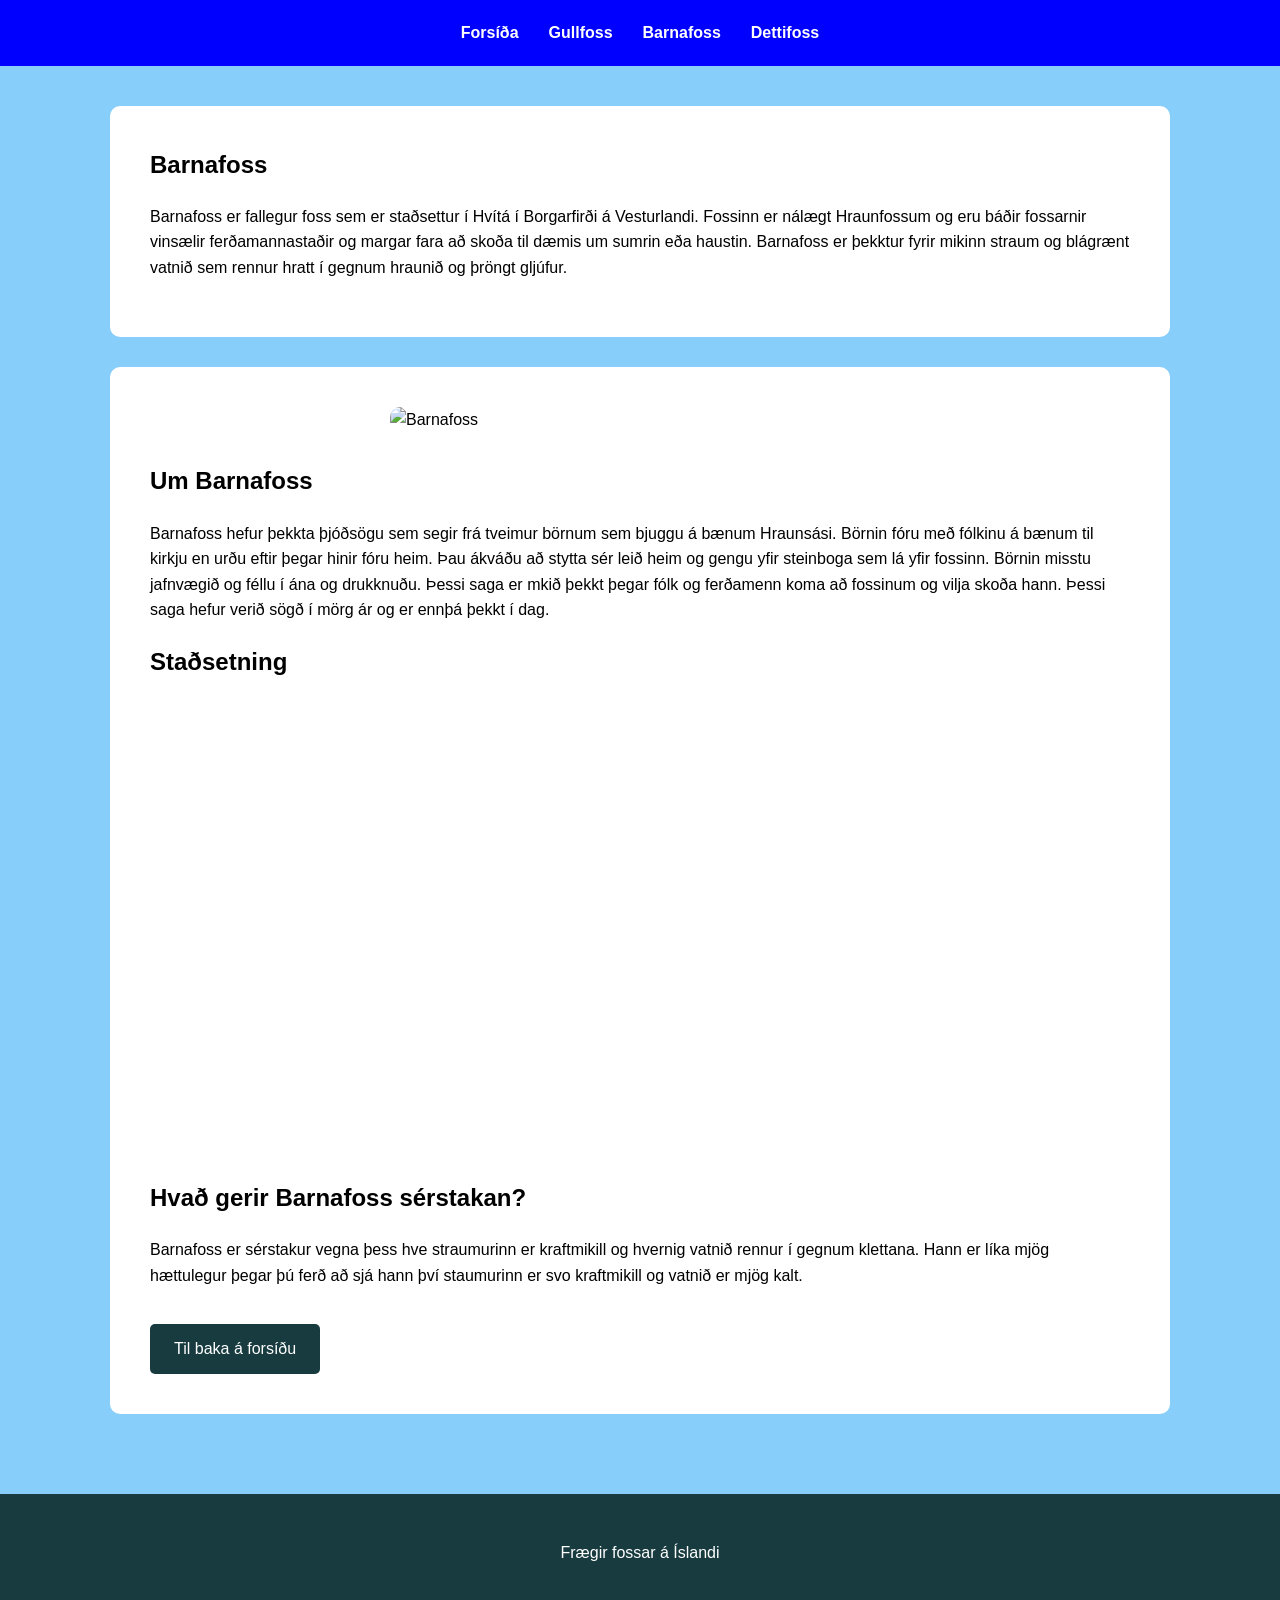
==== barnafoss.html @ bee5d434 "Add files via upload" ====
<!DOCTYPE html>
<html lang="is">

<head>
    <meta charset="UTF-8">
    <meta name="viewport" content="width=device-width, initial-scale=1.0">
    <title>Barnafoss</title>
    <link rel="stylesheet" href="styles.css">
</head>

<body class="barnafoss-page">

    <header>

        <nav>
            <a href="index.html">Forsíða</a>
            <a href="gullfoss.html">Gullfoss</a>
            <a href="barnafoss.html">Barnafoss</a>
            <a href="dettifoss.html">Dettifoss</a>
        </nav>

    </header>

    <main>

        <section class="page-intro">

            <h1>Barnafoss</h1>

            <p>
               Barnafoss er fallegur foss sem er staðsettur í Hvítá í Borgarfirði á Vesturlandi. 
               Fossinn er nálægt Hraunfossum og eru báðir fossarnir vinsælir ferðamannastaðir og margar fara að skoða
               til dæmis um sumrin eða haustin. 
               Barnafoss er þekktur fyrir mikinn straum og blágrænt vatnið sem rennur hratt í gegnum hraunið og þröngt gljúfur.
            </p>

        </section>

        <section class="foss-info">

            <img src="myndir/barnafoss.jpg" alt="Barnafoss">

            <div>

                <h2>Um Barnafoss</h2>

                <p>
                    Barnafoss hefur þekkta þjóðsögu sem segir frá tveimur börnum sem bjuggu á bænum Hraunsási. 
                    Börnin fóru með fólkinu á bænum til kirkju en urðu eftir þegar hinir fóru heim. 
                    Þau ákváðu að stytta sér leið heim og gengu yfir steinboga sem lá yfir fossinn. 
                    Börnin misstu jafnvægið og féllu í ána og drukknuðu. Þessi saga er mkið þekkt þegar fólk og ferðamenn
                    koma að fossinum og vilja skoða hann. Þessi saga hefur verið sögð í mörg ár og er ennþá þekkt í dag.
                </p>

                <h2>Staðsetning</h2>

                <p>
                   <iframe src="https://www.google.com/maps/embed?pb=!1m18!1m12!1m3!1d1704.9596535973026!2d-20.974934387716445!3d64.70191526991937!2m3!1f0!2f0!3f0!3m2!1i1024!2i768!4f13.1!3m3!1m2!1s0x48d43ee320fee3cd%3A0x20f099a418ca2030!2sBarnafoss!5e0!3m2!1sis!2sis!4v1790963744360!5m2!1sis!2sis" 
                   width="600" height="450" style="border:0;" allowfullscreen="" loading="lazy" referrerpolicy="strict-origin-when-cross-origin"></iframe>
                </p>

                <h2>Hvað gerir Barnafoss sérstakan?</h2>

                <p>
                    Barnafoss er sérstakur vegna þess hve
                    straumurinn er kraftmikill og hvernig
                    vatnið rennur í gegnum klettana. Hann er líka
                    mjög hættulegur þegar þú ferð að sjá hann því staumurinn er svo kraftmikill
                    og vatnið er mjög kalt.
                </p>

                <a class="button" href="index.html">
                    Til baka á forsíðu
                </a>

            </div>

        </section>

    </main>

    <footer>

        <p>Frægir fossar á Íslandi</p>

    </footer>

</body>
</html>
---- styles.css ----
* {
    box-sizing: border-box;
}

body {
    margin: 0;
    font-family: Arial, sans-serif;
    color: black;
    line-height: 1.6;
    background-color: rgb(62, 142, 200);
}

.gullfoss-page {
    background-color: lightskyblue;
}

.barnafoss-page {
    background-color: lightskyblue;
}

.dettifoss-page {
    background-color: lightskyblue;
}

header {
    background-color: blue;
    padding: 20px;
}

nav {
    display: flex;
    justify-content: center;
    gap: 30px;
    flex-wrap: wrap;
}

nav a {
    color: white;
    text-decoration: none;
    font-weight: bold;
}

nav a:hover {
    text-decoration: underline;
}

main {
    max-width: 1100px;
    margin: auto;
    padding: 40px 20px;
}

.intro {
    background-color: white;
    padding: 40px;
    margin-bottom: 30px;
    border-radius: 10px;
}

.intro h1 {
    margin-top: 0;
}

.fossar {
    display: grid;
    grid-template-columns: repeat(3, 1fr);
    gap: 25px;
}

.foss-box {
    background-color: white;
    padding: 20px;
    border-radius: 10px;
}

.foss-box img {
    width: 100%;
    height: 220px;
    object-fit: cover;
    border-radius: 8px;
}

.foss-box h2 {
    margin-bottom: 10px;
}

.foss-box a {
    color: #173b3f;
    font-weight: bold;
}

.page-intro {
    background-color: white;
    padding: 40px;
    margin-bottom: 30px;
    border-radius: 10px;
}

.page-intro h1 {
    margin-top: 0;
}

.foss-info {
    background-color: white;
    padding: 40px;
    border-radius: 10px;
}

.foss-info img {
    width: 500px;
    max-width: 100%;
    height: auto;
    display: block;
    margin: 0 auto 30px;
    border-radius: 10px;
}

.button {
    display: inline-block;
    margin-top: 20px;
    padding: 12px 24px;
    background-color: #173b3f;
    color: white;
    text-decoration: none;
    border-radius: 5px;
}

.button:hover {
    background-color: #285c61;
}

footer {
    margin-top: 40px;
    padding: 30px;
    text-align: center;
    background-color: #173b3f;
    color: white;
}

footer a {
    color: white;
}

@media screen and (max-width: 600px) {

    .fossar {
        grid-template-columns: 1fr;
    }

    .foss-box img {
        display: none;
    }

    nav {
        flex-direction: column;
        align-items: center;
        gap: 10px;
    }

    main {
        padding: 25px 15px;
    }

    .intro,
    .page-intro,
    .foss-info {
        padding: 25px;
    }
}
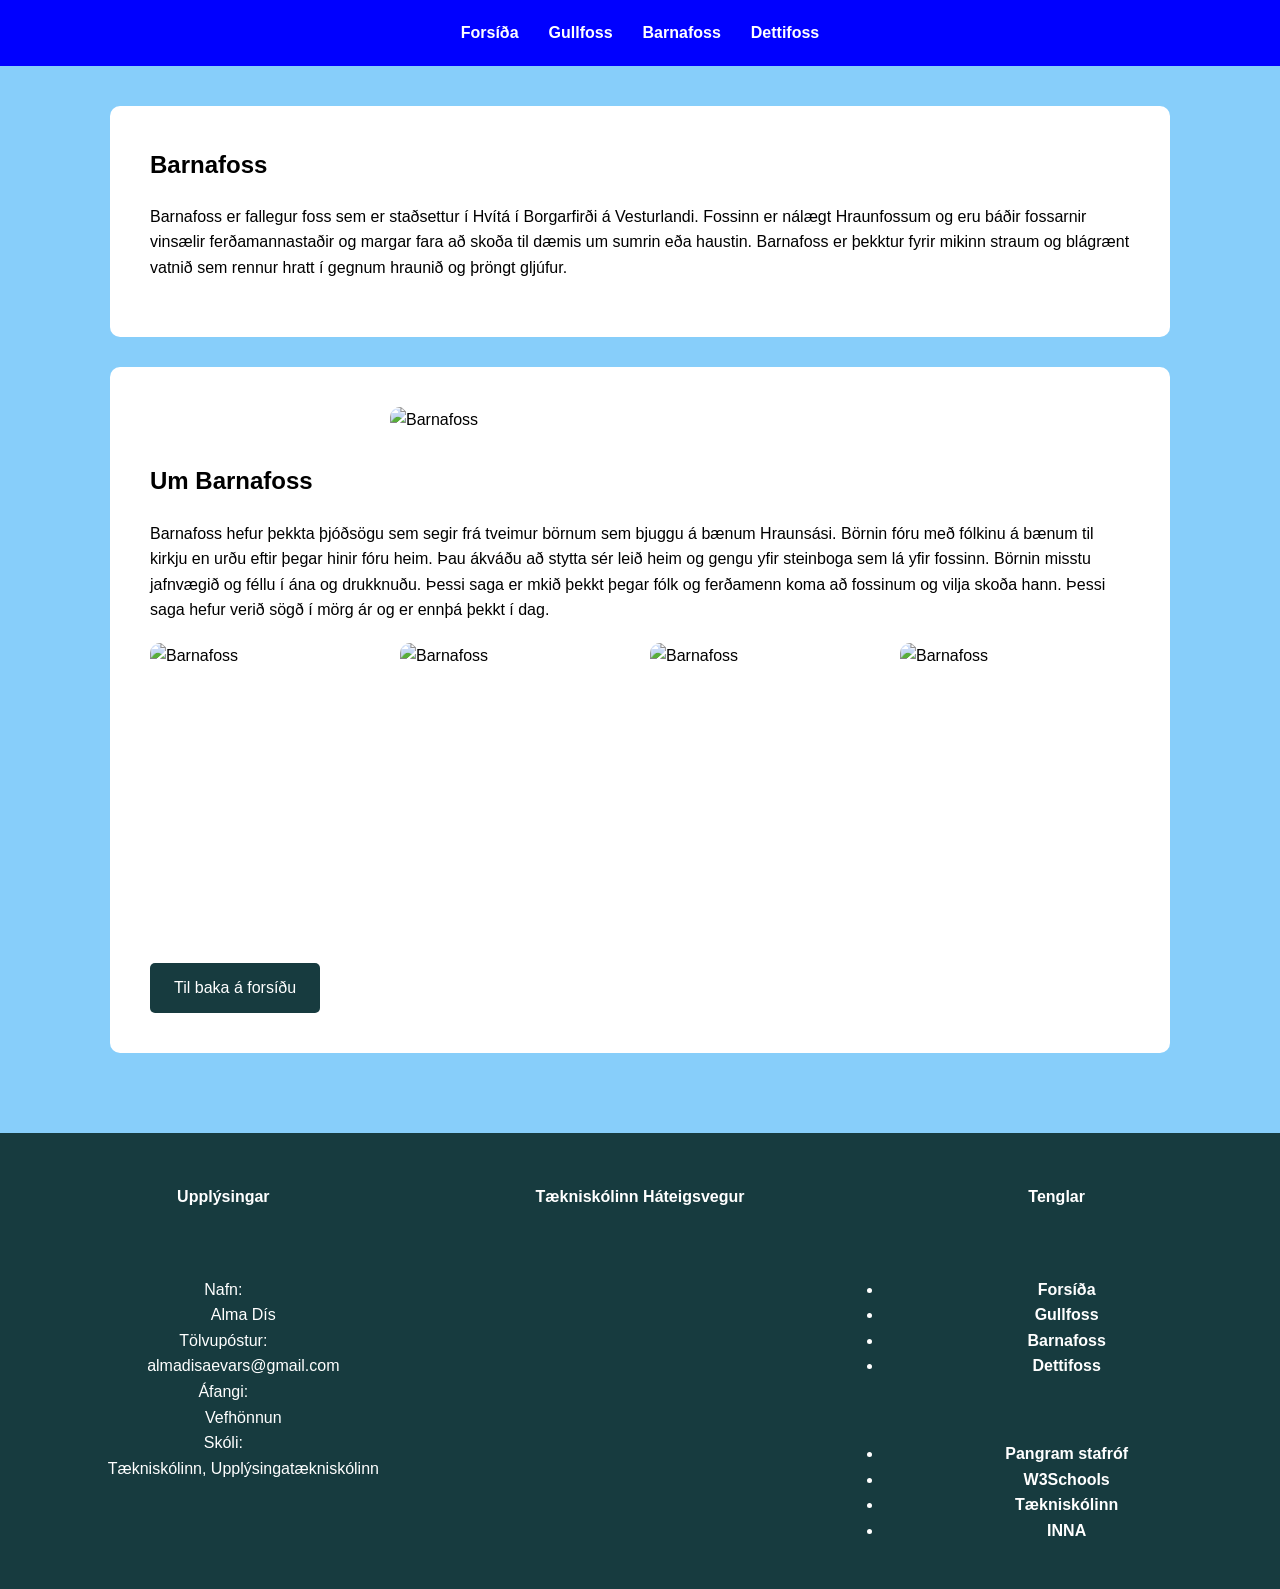
==== commit 5e7cd068: "Add files via upload" ====
--- a/barnafoss.html
+++ b/barnafoss.html
@@ -52,22 +52,12 @@
                     koma að fossinum og vilja skoða hann. Þessi saga hefur verið sögð í mörg ár og er ennþá þekkt í dag.
                 </p>
 
-                <h2>Staðsetning</h2>
-
-                <p>
-                   <iframe src="https://www.google.com/maps/embed?pb=!1m18!1m12!1m3!1d1704.9596535973026!2d-20.974934387716445!3d64.70191526991937!2m3!1f0!2f0!3f0!3m2!1i1024!2i768!4f13.1!3m3!1m2!1s0x48d43ee320fee3cd%3A0x20f099a418ca2030!2sBarnafoss!5e0!3m2!1sis!2sis!4v1790963744360!5m2!1sis!2sis" 
-                   width="600" height="450" style="border:0;" allowfullscreen="" loading="lazy" referrerpolicy="strict-origin-when-cross-origin"></iframe>
-                </p>
-
-                <h2>Hvað gerir Barnafoss sérstakan?</h2>
-
-                <p>
-                    Barnafoss er sérstakur vegna þess hve
-                    straumurinn er kraftmikill og hvernig
-                    vatnið rennur í gegnum klettana. Hann er líka
-                    mjög hættulegur þegar þú ferð að sjá hann því staumurinn er svo kraftmikill
-                    og vatnið er mjög kalt.
-                </p>
+                  <div class="fossamyndir">
+                  <img src="myndir/barnafoss1.jpg" alt="Barnafoss">
+                  <img src="myndir/barnafoss2.jpg" alt="Barnafoss">
+                  <img src="myndir/barnafoss3.jpg" alt="Barnafoss">
+                  <img src="myndir/barnafoss4.jpg" alt="Barnafoss">
+                </div>
 
                 <a class="button" href="index.html">
                     Til baka á forsíðu
@@ -78,13 +68,57 @@
         </section>
 
     </main>
+     
+<footer class="container col-3">
 
-    <footer>
+    <nav>
+        <h4>Upplýsingar</h4>
+        <dl>
+            <dt>Nafn:</dt>
+             <dd>Alma Dís</dd>
 
-        <p>Frægir fossar á Íslandi</p>
+            <dt>Tölvupóstur:</dt>
+             <dd>almadisaevars@gmail.com</dd>
 
-    </footer>
+            <dt>Áfangi:</dt>
+             <dd>Vefhönnun</dd>
+
+            <dt>Skóli:</dt>
+             <dd>Tækniskólinn, Upplýsingatækniskólinn</dd>
+        </dl>
+    </nav>
+
+    <nav>
+        <h4>Tækniskólinn Háteigsvegur</h4>
+        <iframe
+            src="https://maps.google.com/maps?q=T%C3%A6knisk%C3%B3linn%20H%C3%A1teigsvegur%20Reykjav%C3%ADk&output=embed"
+            width="100%"
+            height="250"
+            style="border:0;"
+            loading="lazy"
+            allowfullscreen>
+        </iframe>
+    </nav>
+
+    <nav>
+        <h4>Tenglar</h4>
+
+        <ul>
+            <li><a href="index.html">Forsíða</a></li>
+            <li><a href="gullfoss.html">Gullfoss</a></li>
+            <li><a href="barnafoss.html">Barnafoss</a></li>
+            <li><a href="dettifoss.html">Dettifoss</a></li>
+        </ul>
+
+        <ul>
+            <li><a href="https://pangram.me/">Pangram stafróf</a></li>
+            <li><a href="https://www.w3schools.com/">W3Schools</a></li>
+            <li><a href="https://www.tskoli.is">Tækniskólinn</a></li>
+            <li><a href="https://www.inna.is">INNA</a></li>
+        </ul>
+    </nav>
+
+</footer>
 
 </body>
 </html>
-
--- a/styles.css
+++ b/styles.css
@@ -167,3 +167,44 @@
         padding: 25px;
     }
 }
+
+footer.container.col-3 {
+    display: grid;
+    grid-template-columns: repeat(3, minmax(0, 1fr));
+    gap: 30px;
+    align-items: start;
+}
+
+footer.container.col-3 nav {
+    min-width: 0;
+}
+
+footer.container.col-3 ul {
+    display: block;
+    width: 100%;
+    padding-left: 20px;
+}
+
+footer.container.col-3 li {
+    display: list-item;
+}
+
+
+.fossamyndir {
+    display: grid;
+    grid-template-columns: repeat(4, 1fr);
+    gap: 20px;
+    margin: 20px 0;
+}
+
+.fossamyndir img {
+    width: 100%;
+    height: 250px;
+    object-fit: cover;
+}
+
+@media screen and (max-width: 600px) {
+    .fossamyndir {
+        display: none;
+    }
+}
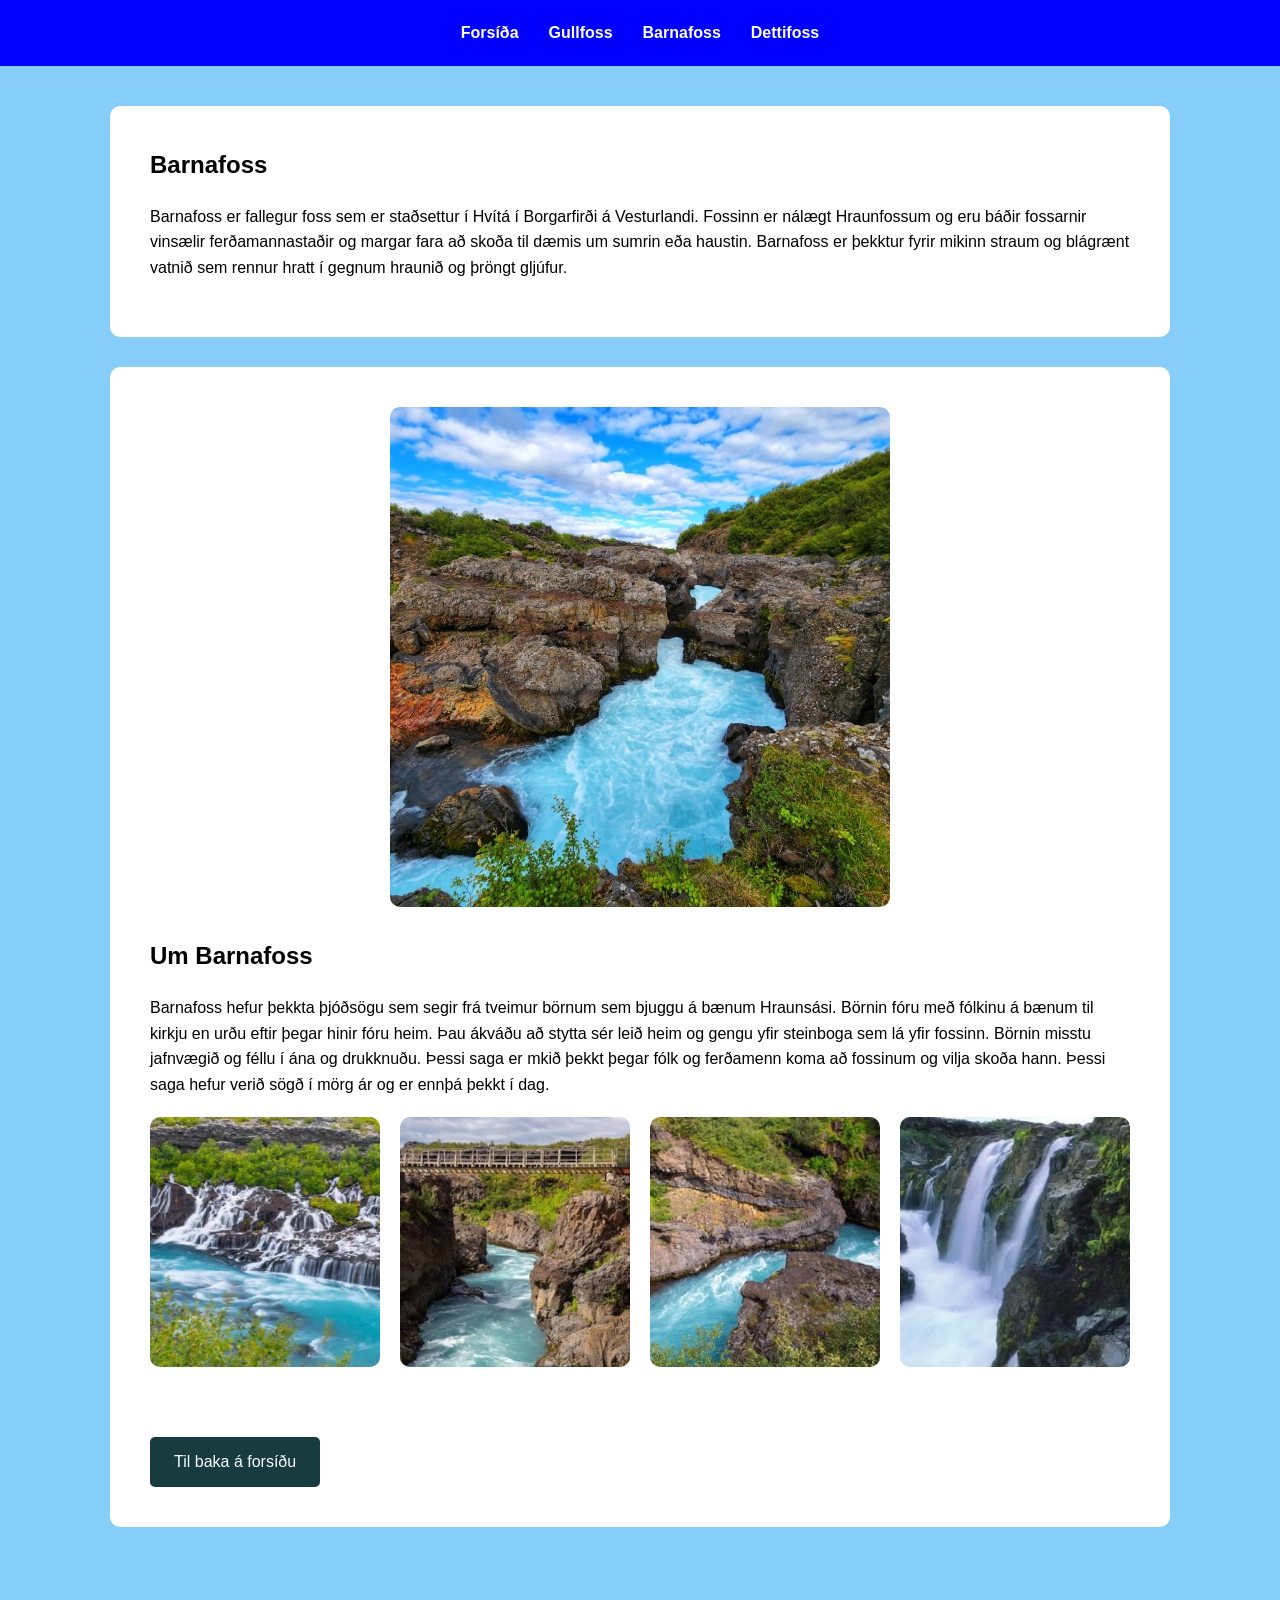
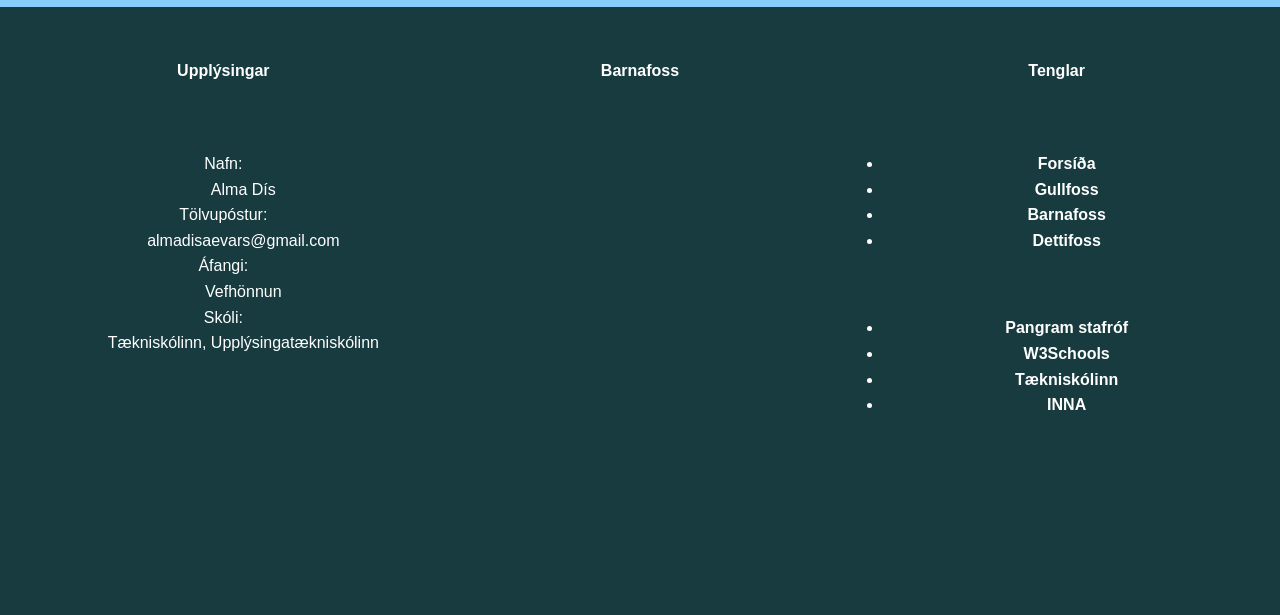
==== commit 25d9dc9d: "Add files via upload" ====
--- a/barnafoss.html
+++ b/barnafoss.html
@@ -89,14 +89,10 @@
     </nav>
 
     <nav>
-        <h4>Tækniskólinn Háteigsvegur</h4>
+        <h4>Barnafoss</h4>
         <iframe
-            src="https://maps.google.com/maps?q=T%C3%A6knisk%C3%B3linn%20H%C3%A1teigsvegur%20Reykjav%C3%ADk&output=embed"
-            width="100%"
-            height="250"
-            style="border:0;"
-            loading="lazy"
-            allowfullscreen>
+            src="https://www.google.com/maps/embed?pb=!1m18!1m12!1m3!1d1704.9596535914332!2d-20.974929023282822!3d64.7019152700126!2m3!1f0!2f0!3f0!3m2!1i1024!2i768!4f13.1!3m3!1m2!1s0x48d43ee320fee3cd%3A0x20f099a418ca2030!2sBarnafoss!5e0!3m2!1sis!2sis!4v1791812061591!5m2!1sis!2sis" 
+            width="600" height="450" style="border:0;" allowfullscreen="" loading="lazy" referrerpolicy="strict-origin-when-cross-origin"></iframe>
         </iframe>
     </nav>
 
@@ -122,3 +118,6 @@
 
 </body>
 </html>
+
+
+    
